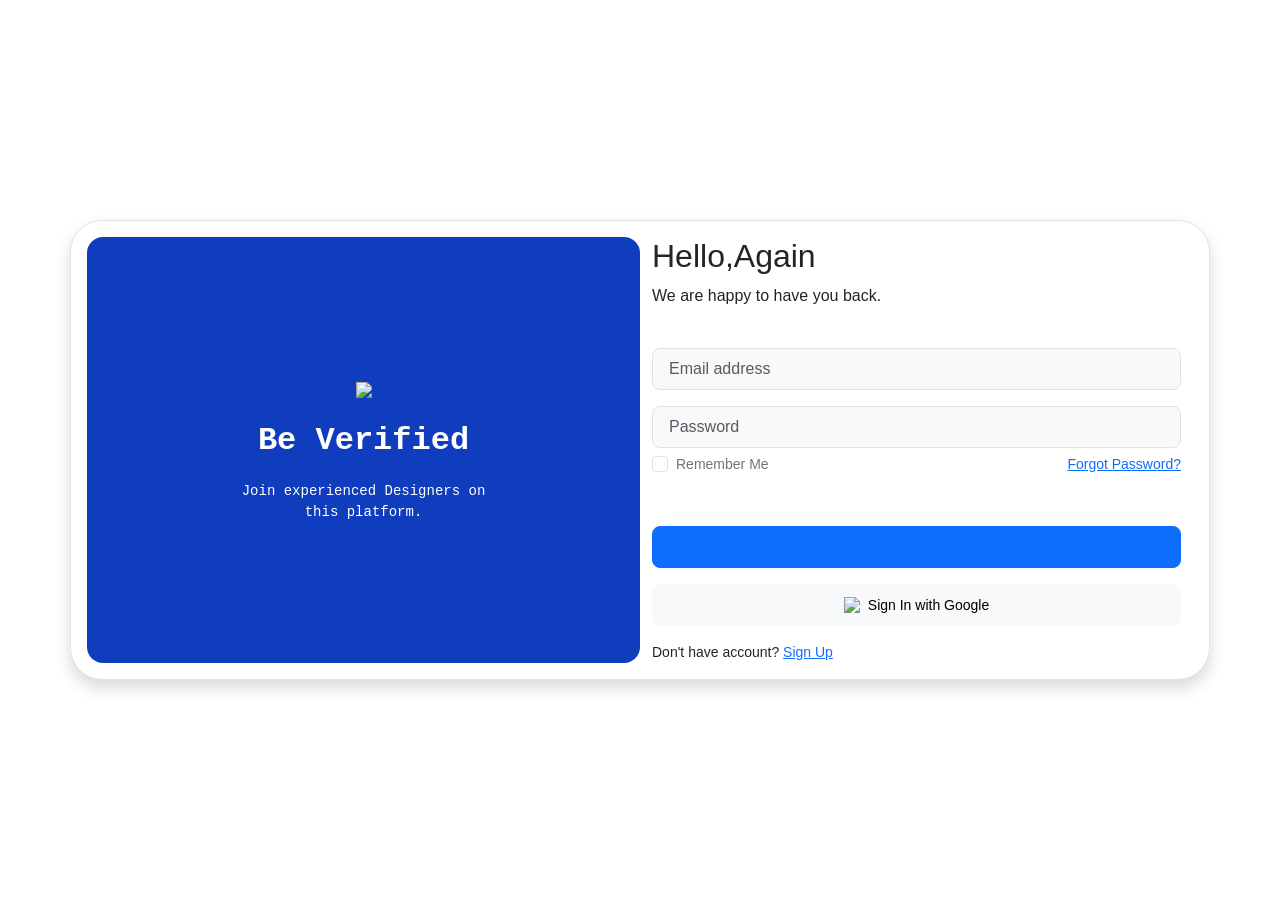
==== login.html @ 10af0cc6 "Update and rename README.md to login.html" ====
<!DOCTYPE html>
<html lang="en">
<head>
    <meta charset="UTF-8">
    <meta http-equiv="X-UA-Compatible" content="IE=edge">
    <meta name="viewport" content="width=device-width, initial-scale=1.0">
    <link rel="stylesheet" href="https://cdn.jsdelivr.net/npm/bootstrap@5.2.3/dist/css/bootstrap.min.css" integrity="sha384-rbsA2VBKQhggwzxH7pPCaAqO46MgnOM80zW1RWuH61DGLwZJEdK2Kadq2F9CUG65" crossorigin="anonymous">
    <link rel="stylesheet" href="style.css">
    <title>Boostrap Login | Ludiflex</title>
</head>
<body>

    <!----------------------- Main Container -------------------------->

    <div class="container d-flex justify-content-center align-items-center min-vh-100">


    <!----------------------- Login Container -------------------------->

    <div class="row border rounded-5 p-3 bg-white shadow box-area">


    <!-- ------------------------- Left Box ------------------------------>

    <div class="col-md-6 rounded-4 d-flex justify-content-center align-items-center flex-column left-box" style="background: #103cbe;">
        <div class="featured-image mb-3">
         <img src="images/1.png" class="img-fluid" style="width: 250px;">
        </div>
        <p class="text-white fs-2" style="font-family: 'Courier New', Courier, monospace; font-weight: 600;">Be Verified</p>
        <small class="text-white text-wrap text-center" style="width: 17rem;font-family: 'Courier New', Courier, monospace;">Join experienced Designers on this platform.</small>
    </div> 

    <!-------------------- ------ Right Box ---------------------------->
    <div class="col-md-6 right-box">
        <div class="row align-items-center">
              <div class="header-text mb-4">
                   <h2>Hello,Again</h2>
                   <p>We are happy to have you back.</p>
              </div>
              <div class="input-group mb-3">
                  <input type="text" class="form-control form-control-lg bg-light fs-6" placeholder="Email address">
              </div>
              <div class="input-group mb-1">
                  <input type="password" class="form-control form-control-lg bg-light fs-6" placeholder="Password">
              </div>
              <div class="input-group mb-5 d-flex justify-content-between">
                  <div class="form-check">
                      <input type="checkbox" class="form-check-input" id="formCheck">
                      <label for="formCheck" class="form-check-label text-secondary"><small>Remember Me</small></label>
                  </div>
                  <div class="forgot">
                      <small><a href="#">Forgot Password? </a></small>
                  </div>
              </div>
              <div class="input-group mb-3">
                  <button class="btn btn-lg btn-primary w-100 fs-6"> <a href = "index.html">Login</a></button>
              </div>
              <div class="input-group mb-3">
                  <button class="btn btn-lg btn-light w-100 fs-6"><img src="images/google.png" style="width:20px" class="me-2"><small>Sign In with Google</small></button>
              </div>
              <div class="row">
                  <small>Don't have account? <a href="#">Sign Up</a></small>
              </div>
        </div>
     </div> 
    </div>
  </div>


</body>
</html>
---- style.css ----
/* code color */
:root {
    --color-1:#F0F2F5;
    --color-2:#D4DAE3;
    --color-3:#B8C3D1;
    --color-4:#9CABBF;
    --color-5:#8094AC;
    --color-6:#657C9A;
    --color-7:#53667F;
    --color-8:#404F63;
    --color-9:#2E3947;
    --color-10:#1B2129;
    --color-11:#0A0C0F;
}
/* font */
body {
    font-family: "Open Sans", sans-serif;
}

header {
    text-align: center;
    background-color:var(--color-2);
    color: var(--color-8);
}
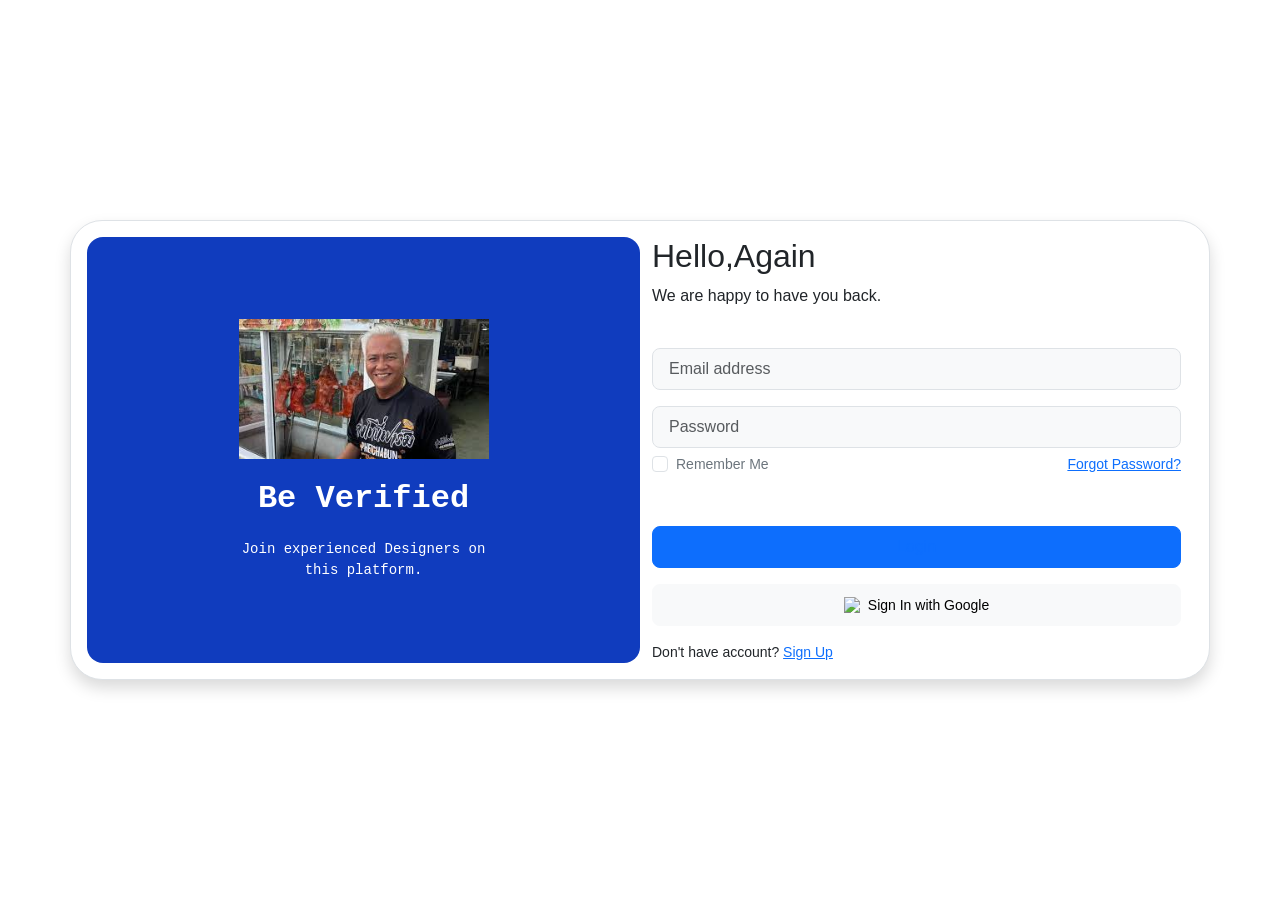
==== commit c14a4e0e: "Update login.html" ====
--- a/login.html
+++ b/login.html
@@ -24,7 +24,7 @@
 
     <div class="col-md-6 rounded-4 d-flex justify-content-center align-items-center flex-column left-box" style="background: #103cbe;">
         <div class="featured-image mb-3">
-         <img src="images/1.png" class="img-fluid" style="width: 250px;">
+         <img src="[data-uri]" class="img-fluid" style="width: 250px;">
         </div>
         <p class="text-white fs-2" style="font-family: 'Courier New', Courier, monospace; font-weight: 600;">Be Verified</p>
         <small class="text-white text-wrap text-center" style="width: 17rem;font-family: 'Courier New', Courier, monospace;">Join experienced Designers on this platform.</small>
@@ -53,7 +53,7 @@
                   </div>
               </div>
               <div class="input-group mb-3">
-                  <button class="btn btn-lg btn-primary w-100 fs-6"> <a href = "index.html">Login</a></button>
+                  <button class="btn btn-lg btn-primary w-100 fs-6"> <a href = "">Login</a></button>
               </div>
               <div class="input-group mb-3">
                   <button class="btn btn-lg btn-light w-100 fs-6"><img src="images/google.png" style="width:20px" class="me-2"><small>Sign In with Google</small></button>
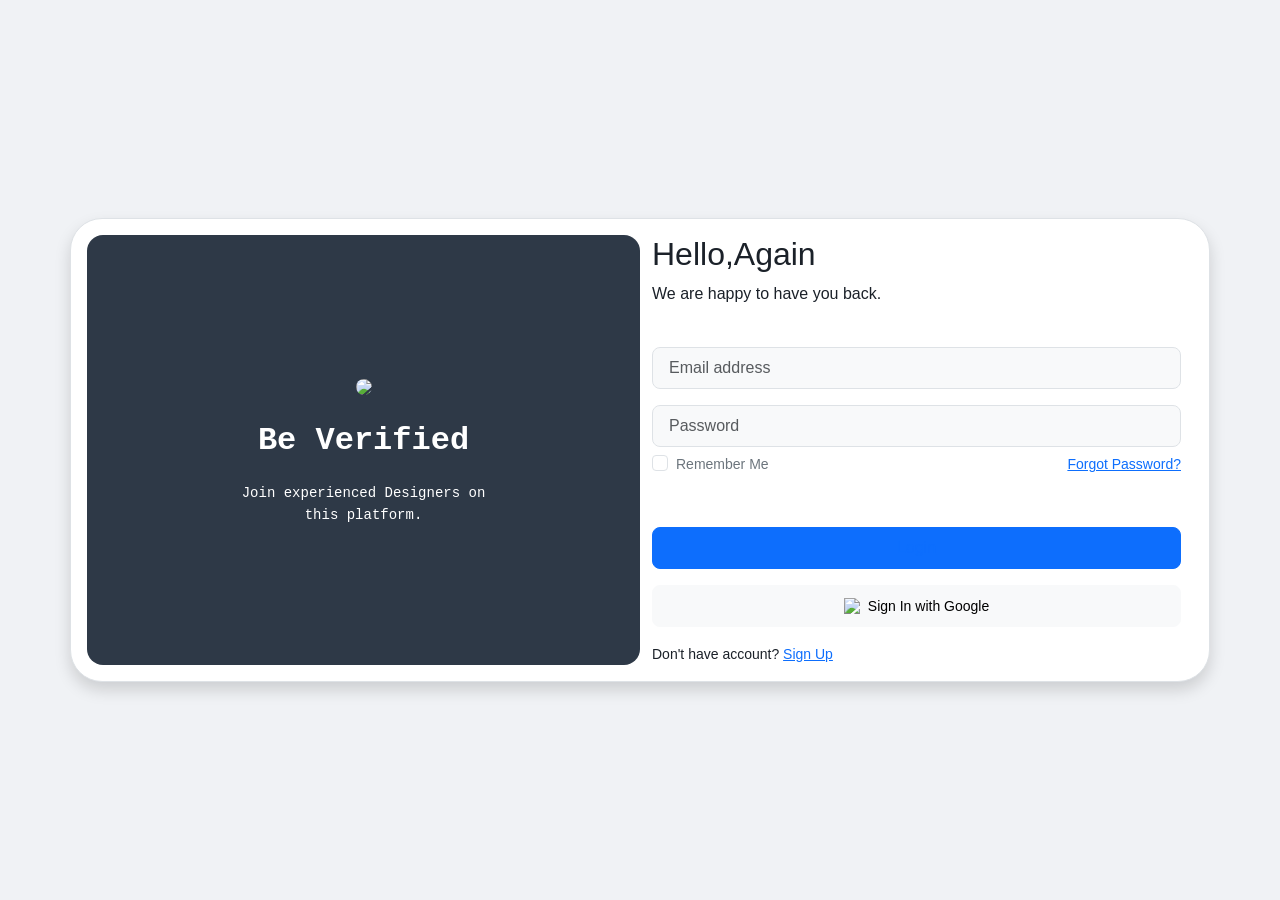
==== commit 29a68208: "Update login.html" ====
--- a/login.html
+++ b/login.html
@@ -22,9 +22,9 @@
 
     <!-- ------------------------- Left Box ------------------------------>
 
-    <div class="col-md-6 rounded-4 d-flex justify-content-center align-items-center flex-column left-box" style="background: #103cbe;">
+    <div class="col-md-6 rounded-4 d-flex justify-content-center align-items-center flex-column left-box" style="background: #2E3947;">
         <div class="featured-image mb-3">
-         <img src="[data-uri]" class="img-fluid" style="width: 250px;">
+         <img src="images/booklablogo.png" class="img-fluid" style="width: 250px; border-radius: 50px;">
         </div>
         <p class="text-white fs-2" style="font-family: 'Courier New', Courier, monospace; font-weight: 600;">Be Verified</p>
         <small class="text-white text-wrap text-center" style="width: 17rem;font-family: 'Courier New', Courier, monospace;">Join experienced Designers on this platform.</small>
@@ -53,7 +53,7 @@
                   </div>
               </div>
               <div class="input-group mb-3">
-                  <button class="btn btn-lg btn-primary w-100 fs-6"> <a href = "">Login</a></button>
+                  <button class="btn btn-lg btn-primary w-100 fs-6"> <a href = "index2.html">Login</a></button>
               </div>
               <div class="input-group mb-3">
                   <button class="btn btn-lg btn-light w-100 fs-6"><img src="images/google.png" style="width:20px" class="me-2"><small>Sign In with Google</small></button>
--- a/style.css
+++ b/style.css
@@ -1,24 +1,194 @@
-/* code color */
+/* ==========================================
+   1. ตั้งค่าโค้ดสี (Color Variables) และฟอนต์
+   ========================================== */
 :root {
-    --color-1:#F0F2F5;
-    --color-2:#D4DAE3;
-    --color-3:#B8C3D1;
-    --color-4:#9CABBF;
-    --color-5:#8094AC;
-    --color-6:#657C9A;
-    --color-7:#53667F;
-    --color-8:#404F63;
-    --color-9:#2E3947;
-    --color-10:#1B2129;
-    --color-11:#0A0C0F;
+    --color-1: #F0F2F5;
+    --color-2: #D4DAE3;
+    --color-3: #B8C3D1;
+    --color-4: #9CABBF;
+    --color-5: #8094AC;
+    --color-6: #657C9A;
+    --color-7: #53667F;
+    --color-8: #404F63;
+    --color-9: #2E3947;
+    --color-10: #1B2129;
+    --color-11: #0A0C0F;
 }
-/* font */
+
+/* ล้างค่าเริ่มต้นของเบราว์เซอร์ */
+* {
+    margin: 0;
+    padding: 0;
+    box-sizing: border-box;
+}
+
+/* กำหนดฟอนต์และสีพื้นหลังของเว็บ */
 body {
     font-family: "Open Sans", sans-serif;
+    background-color: var(--color-1);
+    color: var(--color-10);
+    line-height: 1.6;
 }
 
-header {
+
+/* ==========================================
+   2. ส่วนหัวของเว็บไซต์ (Header Styles)
+   ========================================== */
+.main-header {
+    background-color: #ffffff;
+    box-shadow: 0 2px 5px rgba(0, 0, 0, 0.05);
+    position: sticky;
+    top: 0;
+    z-index: 100;
+}
+
+.header-container {
+    width: 90%;
+    max-width: 1200px;
+    margin: 0 auto;
+    display: flex;
+    justify-content: space-between; /* จัดโลโก้ไว้ซ้าย เมนูไว้ขวา */
+    align-items: center;
+    padding: 20px 0;
+}
+
+/* โลโก้ */
+.shop-logo h1 {
+    font-size: 24px;
+    color: var(--color-9);
+}
+
+.shop-logo h1 span {
+    color: var(--color-6);
+}
+
+/* เมนูนำทาง */
+.navigation-menu ul {
+    display: flex;
+    list-style: none;
+}
+
+.navigation-menu ul li {
+    margin: 0 15px;
+}
+
+.navigation-menu .menu-link {
+    text-decoration: none;
+    color: var(--color-7);
+    font-weight: 600;
+    transition: color 0.3s;
+}
+
+.navigation-menu .menu-link:hover, 
+.navigation-menu .menu-link.active {
+    color: var(--color-10);
+}
+
+
+/* ==========================================
+   3. ส่วนแบนเนอร์ใหญ่ (Hero Section Styles)
+   ========================================== */
+.hero-section {
+    background: linear-gradient(135deg, var(--color-9), var(--color-6));
+    color: #ffffff;
+    padding: 80px 0;
     text-align: center;
-    background-color:var(--color-2);
-    color: var(--color-8);
 }
+
+.hero-container {
+    width: 90%;
+    max-width: 1200px;
+    margin: 0 auto;
+}
+
+.hero-title {
+    font-size: 36px;
+    margin-bottom: 20px;
+}
+
+.hero-subtitle {
+    font-size: 18px;
+    margin-bottom: 30px;
+    max-width: 600px;
+    margin-left: auto;
+    margin-right: auto;
+    color: var(--color-1);
+    opacity: 0.9;
+}
+
+.hero-button {
+    display: inline-block;
+    background-color: var(--color-10);
+    color: #ffffff;
+    padding: 12px 30px;
+    text-decoration: none;
+    border-radius: 5px;
+    font-weight: bold;
+    transition: background 0.3s;
+}
+
+.hero-button:hover {
+    background-color: var(--color-11);
+}
+
+
+/* ==========================================
+   4. ส่วนเนื้อหาหลักกลางเว็บ (Main Content Styles)
+   ========================================== */
+.main-content {
+    padding: 80px 0;
+    text-align: center;
+}
+
+.content-container {
+    width: 90%;
+    max-width: 1200px;
+    margin: 0 auto;
+    background-color: #ffffff;
+    padding: 40px;
+    border-radius: 8px;
+    box-shadow: 0 4px 10px rgba(0, 0, 0, 0.02);
+}
+
+.section-title {
+    font-size: 28px;
+    color: var(--color-9);
+    margin-bottom: 15px;
+}
+
+.section-message {
+    color: var(--color-5);
+    font-size: 16px;
+}
+
+
+/* ==========================================
+   5. ส่วนท้ายเว็บไซต์ (Footer Styles)
+   ========================================== */
+.main-footer {
+    background-color: var(--color-10);
+    color: var(--color-4);
+    padding: 30px 0;
+    text-align: center;
+}
+
+.footer-container {
+    width: 90%;
+    max-width: 1200px;
+    margin: 0 auto;
+}
+
+.footer-text {
+    margin-bottom: 10px;
+}
+
+.footer-links .footer-link {
+    color: var(--color-4);
+    text-decoration: none;
+    margin: 0 5px;
+    transition: color 0.3s;
+}
+
+.footer-links .footer-link:hover {
+    color: #ffffff;
+}
